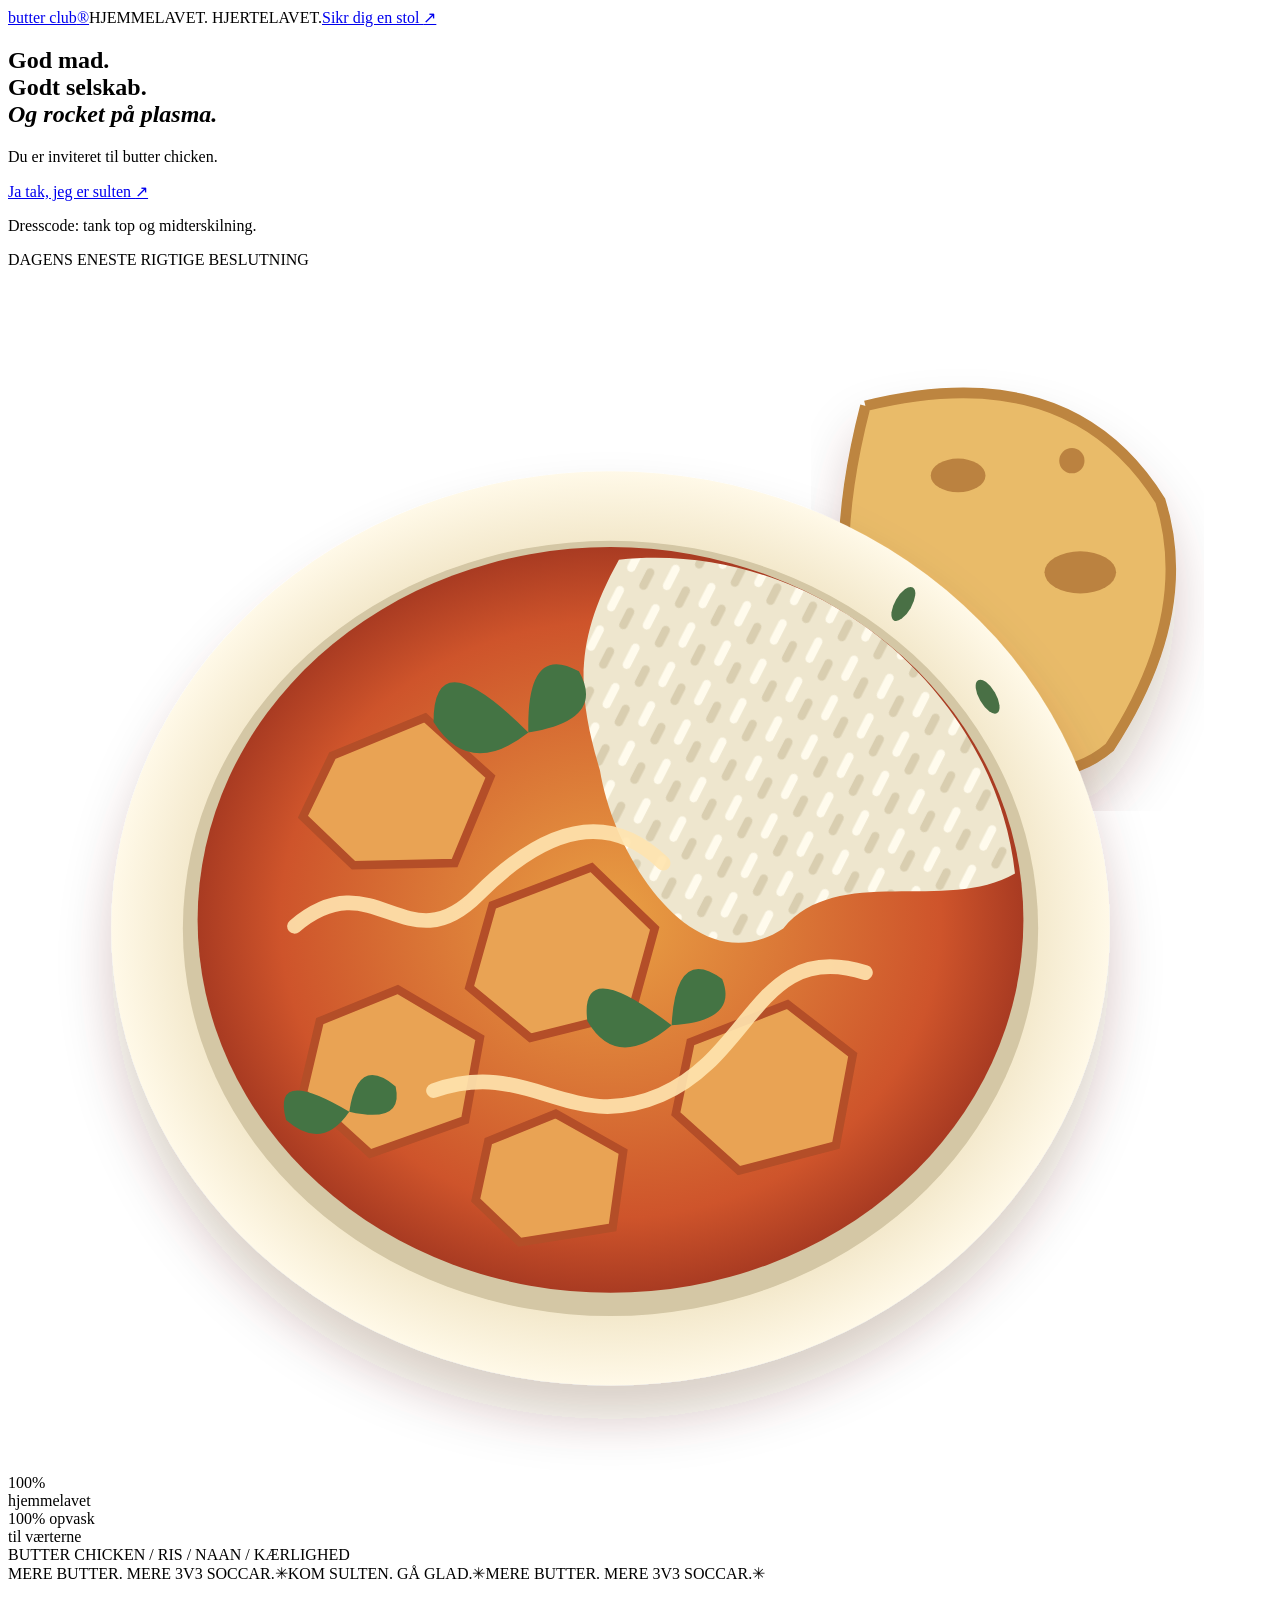
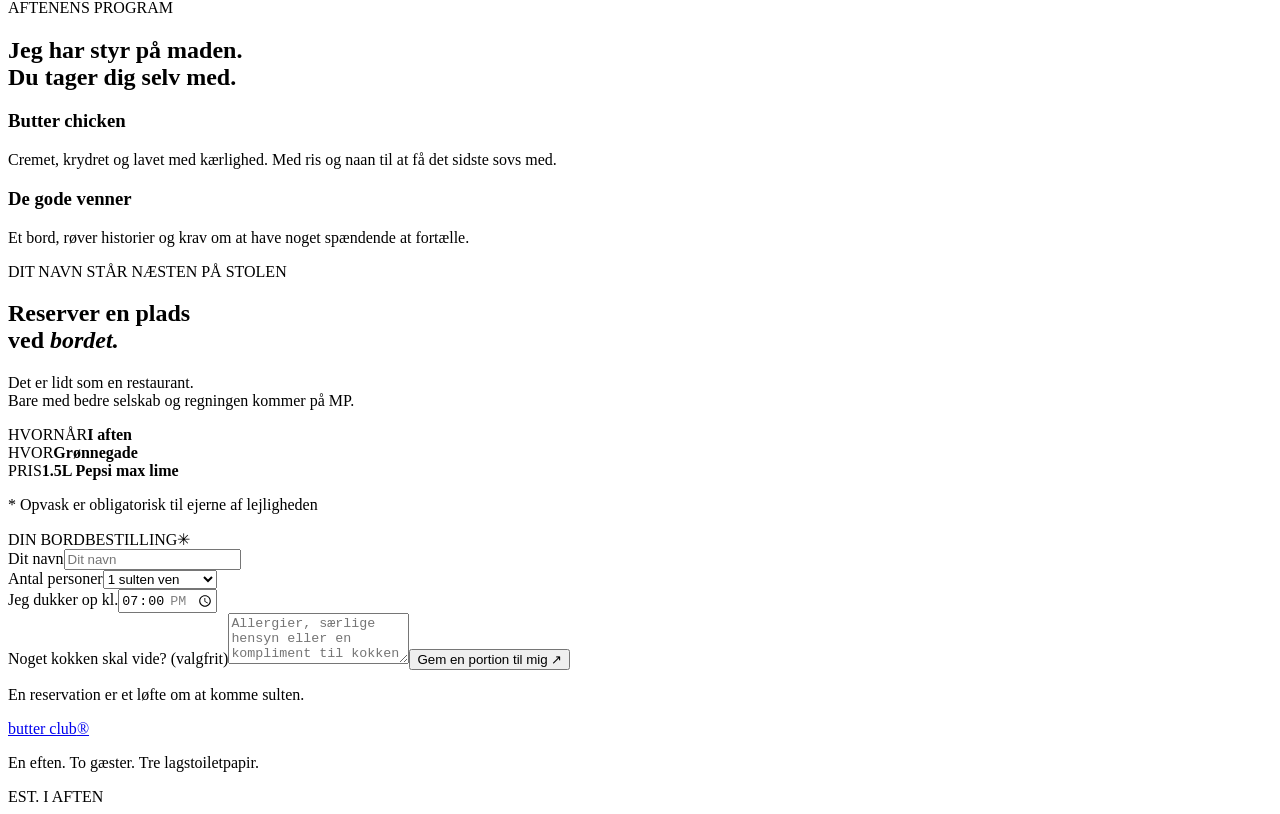
==== public/index.html @ 1c3ca34c "Add Butter Club page" ====
<!doctype html>
<html lang="da">
<head>
  <meta charset="utf-8"><meta name="viewport" content="width=device-width, initial-scale=1">
  <meta name="theme-color" content="#f5eddb">
  <meta name="description" content="En aften. Gode venner. Urimeligt meget butter chicken. Bestil din plads hos Butter Club.">
  <title>Butter Club — kom sulten.</title>
  <link rel="stylesheet" href="style.css">
  <script src="app.js" defer></script>
</head>
<body>
  <header class="nav"><a class="logo" href="#" aria-label="Butter Club forside">butter club<span>®</span></a><span class="nav-note">HJEMMELAVET. HJERTELAVET.</span><a class="nav-link" href="#booking">Sikr dig en stol <span>↗</span></a></header>
  <main>
    <section class="hero">
      <div class="hero-copy"><h1>God mad.<br>Godt selskab.<br><em>Og rocket på plasma.</em></h1><p class="intro">Du er inviteret til butter chicken.</p><a class="button" href="#booking">Ja tak, jeg er sulten <span>↗</span></a><p class="small-note">Dresscode: tank top og midterskilning.</p></div>
      <div class="food-scene" role="img" aria-label="Illustration af en skål butter chicken med ris, naan og friske krydderurter">
        <div class="scene-ring"></div><span class="scene-label">DAGENS ENESTE RIGTIGE BESLUTNING</span>
        <svg class="dish" viewBox="0 0 600 570" aria-hidden="true">
          <defs><radialGradient id="sauce"><stop stop-color="#e9a044"/><stop offset=".8" stop-color="#ce542b"/><stop offset="1" stop-color="#a93b22"/></radialGradient><radialGradient id="plate"><stop stop-color="#fcf4dc"/><stop offset=".78" stop-color="#eee1bf"/><stop offset="1" stop-color="#fff9e8"/></radialGradient><filter id="shadow"><feDropShadow dx="0" dy="16" stdDeviation="12" flood-color="#542b14" flood-opacity=".22"/></filter><pattern id="rice" width="19" height="21" patternUnits="userSpaceOnUse" patternTransform="rotate(27)"><rect width="19" height="21" fill="#eee6ce"/><rect x="3" y="2" width="4" height="13" rx="2" fill="#fffbed"/><rect x="12" y="9" width="4" height="11" rx="2" fill="#d9ceb0"/></pattern></defs>
          <g filter="url(#shadow)"><path d="M407 65 Q504 41 547 110 Q564 164 523 227 Q489 256 428 215 Q379 174 407 65" fill="#e9bb69" stroke="#bd8540" stroke-width="5"/><g fill="#a86b30" opacity=".7"><ellipse cx="451" cy="98" rx="13" ry="8"/><ellipse cx="509" cy="144" rx="17" ry="10"/><ellipse cx="461" cy="183" rx="10" ry="8"/><circle cx="505" cy="91" r="6"/></g></g>
          <ellipse cx="286" cy="313" rx="237" ry="217" fill="url(#plate)" filter="url(#shadow)"/><ellipse cx="286" cy="313" rx="203" ry="184" fill="#d4c7a5"/><ellipse cx="286" cy="309" rx="196" ry="177" fill="url(#sauce)"/>
          <path d="M290 138 C385 128 469 202 478 287 C445 306 394 282 368 313 C327 340 288 281 281 238 C269 198 270 174 290 138" fill="url(#rice)"/>
          <g fill="#e9a354" stroke="#b44e28" stroke-width="4"><path d="m154 231 44-18 31 28-17 41-48 1-24-23z"/><path d="m230 302 47-18 30 29-11 40-48 12-29-24z"/><path d="m148 357 37-15 39 23-7 39-45 16-32-29z"/><path d="m324 367 46-18 31 24-8 43-46 12-30-27z"/><path d="m228 414 32-13 32 18-5 36-44 7-21-20z"/></g>
          <path d="M136 312 C174 280 189 331 223 297 S286 258 311 282 M202 390 C248 374 266 411 310 392 S356 318 407 334" fill="none" stroke="#ffe5b0" stroke-width="7" stroke-linecap="round" opacity=".9"/>
          <g fill="#447444"><path d="M247 220q-45-45-45-5 17 27 45 5q-1-43 24-29 13 23-24 29"/><path d="M315 359q-44-34-40-2 14 24 40 2 2-38 24-22 8 20-24 22"/><path d="M162 400q-37-22-30 4 17 15 30-4 4-27 22-12 4 18-22 12"/></g>
          <g fill="#497045"><ellipse cx="425" cy="159" rx="4" ry="9" transform="rotate(30 425 159)"/><ellipse cx="465" cy="203" rx="4" ry="9" transform="rotate(-30 465 203)"/></g>
        </svg>
        <div class="dish-stamp">100%<br><span>hjemmelavet</span><br><span class="stamp-dishes">100% opvask<br>til værterne</span></div><span class="scene-caption">BUTTER CHICKEN / RIS / NAAN / KÆRLIGHED</span>
      </div>
    </section>
    <div class="ticker" aria-hidden="true"><span>MERE BUTTER. MERE 3V3 SOCCAR.</span><span>✳</span><span>KOM SULTEN. GÅ GLAD.</span><span>✳</span><span>MERE BUTTER. MERE 3V3 SOCCAR.</span><span>✳</span></div>
    <section class="evening" id="menu"><div><p class="eyebrow">AFTENENS PROGRAM</p><h2>Jeg har styr på maden.<br>Du tager dig selv med.</h2></div><div class="menu-item"><h3>Butter chicken</h3><p>Cremet, krydret og lavet med kærlighed. Med ris og naan til at få det sidste sovs med.</p></div><div class="menu-item"><h3>De gode venner</h3><p>Et bord, røver historier og krav om at have noget spændende at fortælle.</p></div></section>
    <section class="booking-section" id="booking"><div class="booking-copy"><p class="eyebrow">DIT NAVN STÅR NÆSTEN PÅ STOLEN</p><h2>Reserver en plads<br>ved <em>bordet.</em></h2><p>Det er lidt som en restaurant.<br>Bare med bedre selskab og regningen kommer på MP.</p><div class="event-details"><div><span>HVORNÅR</span><strong id="event-date">I aften</strong></div><div><span>HVOR</span><strong>Grønnegade</strong></div><div><span>PRIS</span><strong>1.5L Pepsi max lime</strong></div></div><p class="fine-print">* Opvask er obligatorisk til ejerne af lejligheden</p></div>
      <div class="booking-card"><div class="card-top"><span>DIN BORDBESTILLING</span><span>✳</span></div><form id="reservation-form"><label for="name">Dit navn</label><input id="name" name="name" placeholder="Dit navn" maxlength="70" autocomplete="name" required><div class="form-row"><div><label for="guests">Antal personer</label><select id="guests" name="guests"><option value="1">1 sulten ven</option><option value="2">2 sultne venner</option><option value="3">3 sultne venner</option><option value="4">4 sultne venner</option><option value="5">5 sultne venner</option><option value="6">6 sultne venner</option></select></div><div><label for="time">Jeg dukker op kl.</label><input id="time" name="time" type="time" value="19:00" min="16:00" max="23:30" required></div></div><label for="note">Noget kokken skal vide? <span class="optional">(valgfrit)</span></label><textarea id="note" name="note" rows="3" maxlength="500" placeholder="Allergier, særlige hensyn eller en kompliment til kokken …"></textarea><button class="button submit" type="submit">Gem en portion til mig <span>↗</span></button><p class="form-note">En reservation er et løfte om at komme sulten.</p><p id="form-error" class="error" role="alert"></p></form><div id="confirmation" hidden role="status" tabindex="-1"><span class="success-icon">✓</span><p class="eyebrow">DU ER PÅ LISTEN</p><h3>Sovsen venter på dig.</h3><p id="confirmation-text"></p><p class="ticket-label">AFTENENS MENU</p><p>Butter chicken · ris · naan</p><button class="text-button" id="another" type="button">Tilmeld en ven mere ↗</button></div></div>
    </section>
  </main><footer><a class="logo" href="#">butter club<span>®</span></a><p>En eften. To gæster. Tre lagstoiletpapir.</p><span>EST. I AFTEN</span></footer>
</body></html>
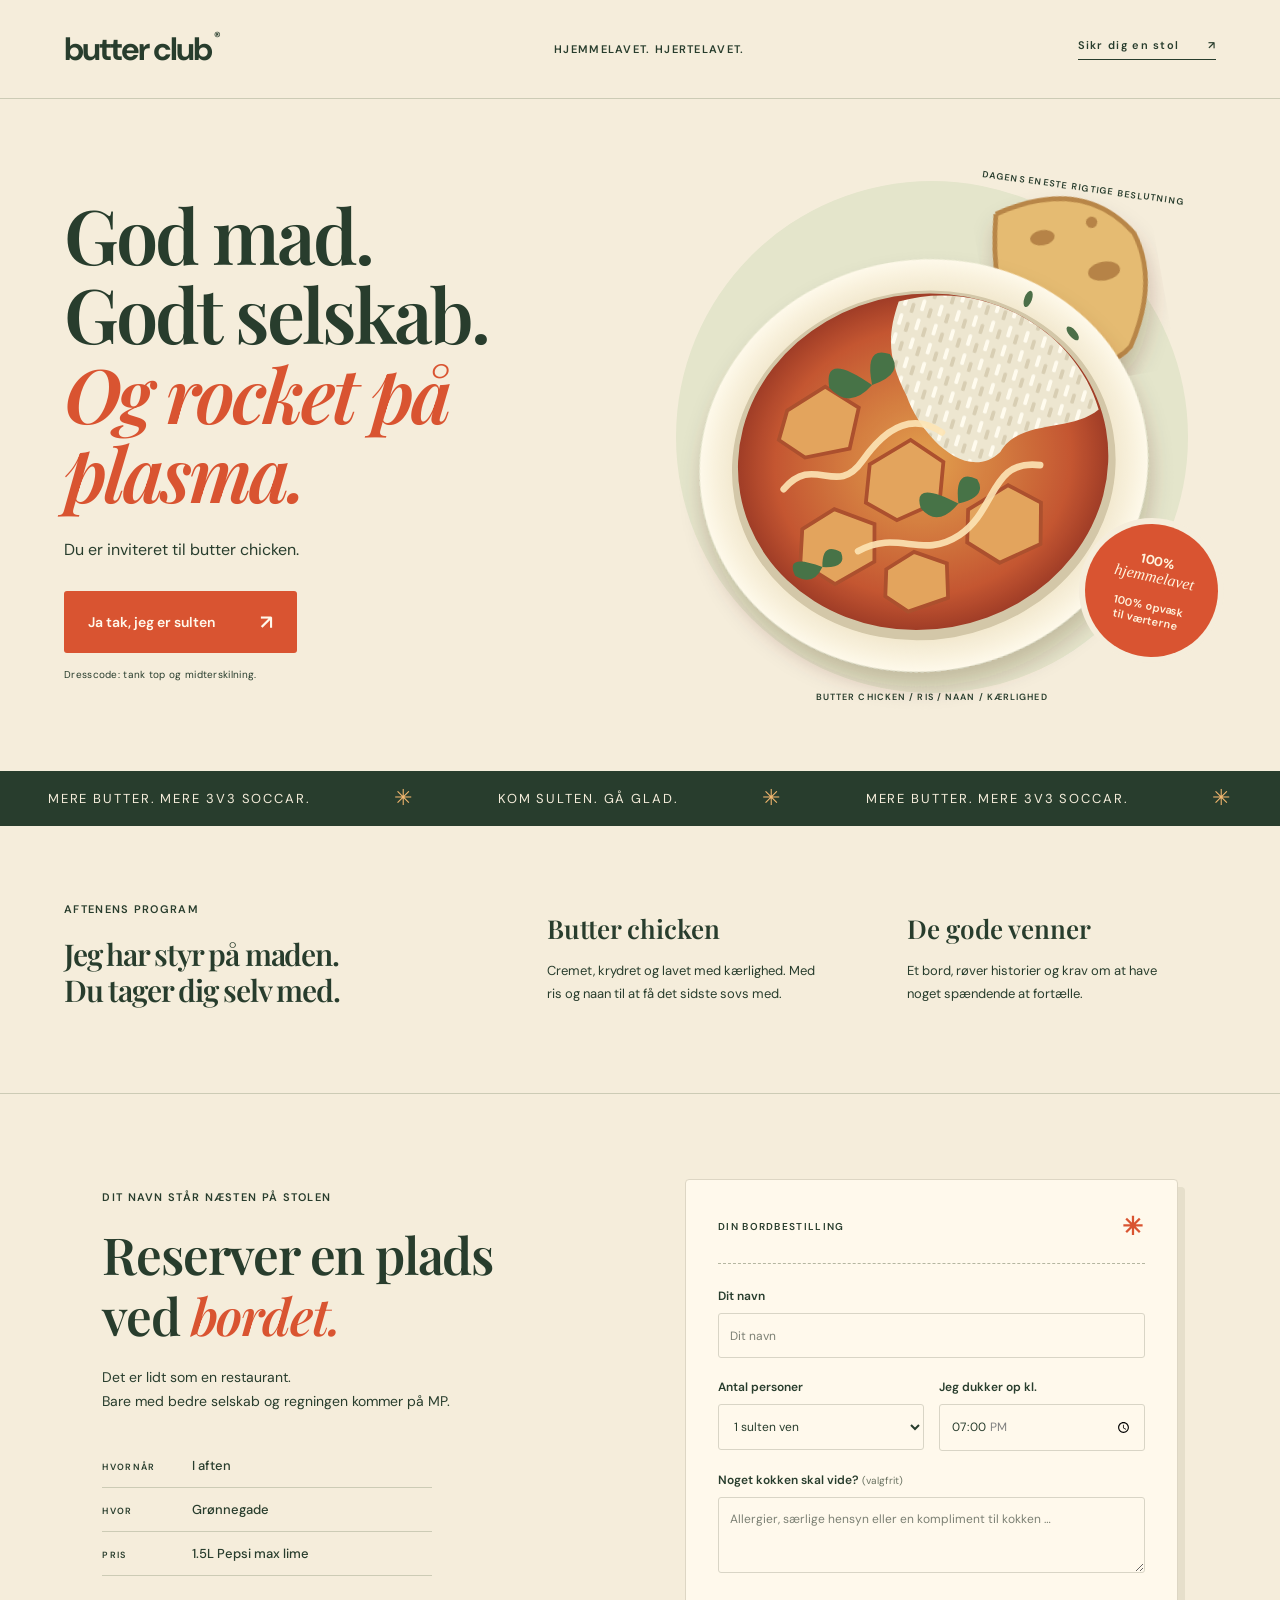
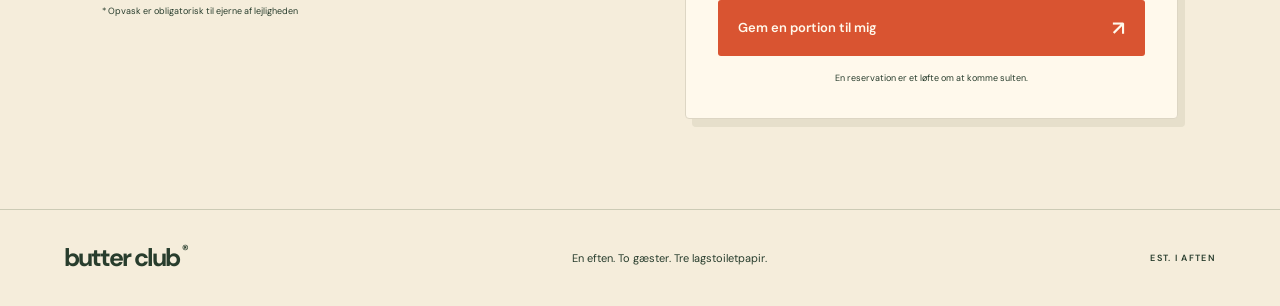
==== commit 45d03311: "Update dinner confirmation wording" ====
--- a/public/index.html
+++ b/public/index.html
@@ -31,7 +31,7 @@
     <div class="ticker" aria-hidden="true"><span>MERE BUTTER. MERE 3V3 SOCCAR.</span><span>✳</span><span>KOM SULTEN. GÅ GLAD.</span><span>✳</span><span>MERE BUTTER. MERE 3V3 SOCCAR.</span><span>✳</span></div>
     <section class="evening" id="menu"><div><p class="eyebrow">AFTENENS PROGRAM</p><h2>Jeg har styr på maden.<br>Du tager dig selv med.</h2></div><div class="menu-item"><h3>Butter chicken</h3><p>Cremet, krydret og lavet med kærlighed. Med ris og naan til at få det sidste sovs med.</p></div><div class="menu-item"><h3>De gode venner</h3><p>Et bord, røver historier og krav om at have noget spændende at fortælle.</p></div></section>
     <section class="booking-section" id="booking"><div class="booking-copy"><p class="eyebrow">DIT NAVN STÅR NÆSTEN PÅ STOLEN</p><h2>Reserver en plads<br>ved <em>bordet.</em></h2><p>Det er lidt som en restaurant.<br>Bare med bedre selskab og regningen kommer på MP.</p><div class="event-details"><div><span>HVORNÅR</span><strong id="event-date">I aften</strong></div><div><span>HVOR</span><strong>Grønnegade</strong></div><div><span>PRIS</span><strong>1.5L Pepsi max lime</strong></div></div><p class="fine-print">* Opvask er obligatorisk til ejerne af lejligheden</p></div>
-      <div class="booking-card"><div class="card-top"><span>DIN BORDBESTILLING</span><span>✳</span></div><form id="reservation-form"><label for="name">Dit navn</label><input id="name" name="name" placeholder="Dit navn" maxlength="70" autocomplete="name" required><div class="form-row"><div><label for="guests">Antal personer</label><select id="guests" name="guests"><option value="1">1 sulten ven</option><option value="2">2 sultne venner</option><option value="3">3 sultne venner</option><option value="4">4 sultne venner</option><option value="5">5 sultne venner</option><option value="6">6 sultne venner</option></select></div><div><label for="time">Jeg dukker op kl.</label><input id="time" name="time" type="time" value="19:00" min="16:00" max="23:30" required></div></div><label for="note">Noget kokken skal vide? <span class="optional">(valgfrit)</span></label><textarea id="note" name="note" rows="3" maxlength="500" placeholder="Allergier, særlige hensyn eller en kompliment til kokken …"></textarea><button class="button submit" type="submit">Gem en portion til mig <span>↗</span></button><p class="form-note">En reservation er et løfte om at komme sulten.</p><p id="form-error" class="error" role="alert"></p></form><div id="confirmation" hidden role="status" tabindex="-1"><span class="success-icon">✓</span><p class="eyebrow">DU ER PÅ LISTEN</p><h3>Sovsen venter på dig.</h3><p id="confirmation-text"></p><p class="ticket-label">AFTENENS MENU</p><p>Butter chicken · ris · naan</p><button class="text-button" id="another" type="button">Tilmeld en ven mere ↗</button></div></div>
+      <div class="booking-card"><div class="card-top"><span>DIN BORDBESTILLING</span><span>✳</span></div><form id="reservation-form"><label for="name">Dit navn</label><input id="name" name="name" placeholder="Dit navn" maxlength="70" autocomplete="name" required><div class="form-row"><div><label for="guests">Antal personer</label><select id="guests" name="guests"><option value="1">1 sulten ven</option><option value="2">2 sultne venner</option><option value="3">3 sultne venner</option><option value="4">4 sultne venner</option><option value="5">5 sultne venner</option><option value="6">6 sultne venner</option></select></div><div><label for="time">Jeg dukker op kl.</label><input id="time" name="time" type="time" value="19:00" min="16:00" max="23:30" required></div></div><label for="note">Noget kokken skal vide? <span class="optional">(valgfrit)</span></label><textarea id="note" name="note" rows="3" maxlength="500" placeholder="Allergier, særlige hensyn eller en kompliment til kokken …"></textarea><button class="button submit" type="submit">Gem en portion til mig <span>↗</span></button><p class="form-note">En reservation er et løfte om at komme sulten.</p><p id="form-error" class="error" role="alert"></p></form><div id="confirmation" hidden role="status" tabindex="-1"><span class="success-icon">✓</span><p class="eyebrow">DU ER PÅ LISTEN</p><h3>Maden venter på dig.</h3><p id="confirmation-text"></p><p class="ticket-label">AFTENENS MENU</p><p>Butter chicken · ris · naan</p><button class="text-button" id="another" type="button">Tilmeld en ven mere ↗</button></div></div>
     </section>
   </main><footer><a class="logo" href="#">butter club<span>®</span></a><p>En eften. To gæster. Tre lagstoiletpapir.</p><span>EST. I AFTEN</span></footer>
 </body></html>
--- a/public/style.css
+++ b/public/style.css
@@ -0,0 +1,4 @@
+@import url('https://fonts.googleapis.com/css2?family=DM+Sans:wght@400;500;600;700&family=Playfair+Display:ital,wght@0,600;0,700;1,600;1,700&display=swap');
+:root{--cream:#f5eddb;--ink:#283d2d;--orange:#d95431;--line:#cccbb5}*{box-sizing:border-box}html{scroll-behavior:smooth;scroll-padding-top:24px}body{margin:0;background:var(--cream);color:var(--ink);font-family:'DM Sans',Arial,sans-serif}a{color:inherit;text-decoration:none}button,input,select,textarea{font:inherit}button,a,input,select,textarea{touch-action:manipulation}a:focus-visible,button:focus-visible{outline:3px solid var(--orange);outline-offset:5px}.nav{max-width:1400px;margin:auto;padding:28px 5%;display:flex;align-items:center;justify-content:space-between;border-bottom:1px solid var(--line)}.logo{font-size:32px;font-weight:700;letter-spacing:-2px;white-space:nowrap}.logo span{font-size:13px;vertical-align:top;letter-spacing:0;margin-left:3px}.nav-note,.nav-link,.eyebrow,.small-note,.scene-caption,.scene-label,.item-number,.card-top,.form-note,.event-details span,.fine-print,footer>span,.ticket-label{font-size:11px;letter-spacing:1.3px;font-weight:600}.nav-link{border-bottom:1px solid;padding-bottom:7px}.nav-link span{margin-left:24px}.hero{max-width:1400px;margin:auto;display:grid;grid-template-columns:1fr 1fr;padding:68px 5% 64px;gap:15px;overflow:hidden}.eyebrow{display:flex;gap:8px;align-items:center}.dot{background:var(--orange);height:7px;width:7px;border-radius:50%}h1,h2,h3{font-family:'Playfair Display',Georgia,serif;font-weight:600}h1{font-size:clamp(53px,5.9vw,87px);line-height:1.05;letter-spacing:-3px;margin:27px 0 25px}em{color:var(--orange);font-weight:600}.intro{font-size:16px;line-height:1.7;max-width:345px;margin-bottom:28px}.button{background:var(--orange);color:#fff9ec;display:inline-flex;align-items:center;justify-content:space-between;gap:45px;padding:18px 24px;border:0;border-radius:3px;font-size:14px;font-weight:600;cursor:pointer;transition:background .2s,transform .2s}.button:hover{background:#b94124;transform:translateY(-2px)}.button span{font-size:20px}.small-note{font-size:10px;letter-spacing:.3px;margin-top:15px;font-weight:400}.food-scene{position:relative;align-self:center;min-height:500px;display:flex;align-items:center;justify-content:center}.scene-ring{position:absolute;width:90%;aspect-ratio:1;border-radius:50%;background:#e4e5cb}.dish{position:relative;width:110%;max-width:620px;transform:rotate(-10deg);filter:saturate(.9)}.scene-label{position:absolute;top:15px;z-index:1;transform:rotate(8deg);font-size:9px;right:30px}.dish-stamp{background:var(--orange);color:#fff3dc;width:133px;height:133px;border-radius:50%;position:absolute;right:-2px;bottom:50px;display:flex;flex-direction:column;align-items:center;justify-content:center;line-height:1.1;transform:rotate(12deg);font-size:17px;font-weight:700;box-shadow:0 0 0 6px var(--cream)}.dish-stamp span{font-family:Georgia,serif;font-style:italic;font-weight:400;font-size:16px}.dish-stamp{font-size:13px}.scene-caption{position:absolute;bottom:4px;letter-spacing:1.1px;font-size:9px}.ticker{display:flex;justify-content:space-around;gap:36px;background:var(--ink);color:var(--cream);padding:19px 24px;white-space:nowrap;overflow:hidden;font-size:13px;letter-spacing:1.9px}.ticker span:nth-child(even){font-size:22px;line-height:16px;color:#f2b76f}.evening{max-width:1400px;margin:auto;padding:65px 5%;display:grid;grid-template-columns:1.4fr 1fr 1fr;gap:50px;border-bottom:1px solid var(--line)}h2{font-size:36px;letter-spacing:-1.2px;line-height:1.2;margin:20px 0}.evening h2{font-size:30px}.item-number{font-size:9px;color:#65705f}.menu-item h3{font-size:26px;margin:20px 0 12px}.menu-item p{font-size:13px;line-height:1.8;max-width:275px}.booking-section{max-width:1400px;margin:auto;padding:85px 8% 90px;display:grid;grid-template-columns:1fr 1fr;gap:90px;align-items:start}.booking-copy h2{font-size:51px}.booking-copy>p:not(.eyebrow):not(.fine-print){line-height:1.7;font-size:14px}.event-details{margin-top:30px}.event-details div{display:flex;align-items:baseline;gap:25px;padding:13px 0;border-bottom:1px solid var(--line);max-width:330px}.event-details span{width:65px;font-size:9px}.event-details strong{font-size:13px;font-weight:500}.fine-print{font-size:9px;letter-spacing:0;line-height:1.6;max-width:280px;margin-top:28px;font-weight:400}.booking-card{background:#fff9ec;padding:30px 32px 25px;border:1px solid #ddd6c4;box-shadow:7px 8px 0 #e6dfcb;border-radius:4px}.card-top{display:flex;justify-content:space-between;align-items:center;padding-bottom:20px;margin-bottom:24px;border-bottom:1px dashed #b5b6a1;font-size:10px}.card-top span:last-child{font-size:25px;color:var(--orange)}label{display:block;font-size:12px;font-weight:600;margin:0 0 9px}input,select,textarea{width:100%;border:1px solid #d9d5c6;background:transparent;border-radius:3px;padding:13px 11px;color:var(--ink);font-size:12px;min-height:45px}input:focus,select:focus,textarea:focus{outline:2px solid #7d8c6d;outline-offset:2px}input::placeholder,textarea::placeholder{color:#7c8074}textarea{resize:vertical}.form-row{display:grid;grid-template-columns:1fr 1fr;gap:15px;margin:21px 0}.optional{font-weight:400;color:#697261;font-size:10px}.submit{width:100%;margin-top:22px;font-size:13px;padding:15px 20px}.submit:disabled{opacity:.6;cursor:wait}.form-note{font-size:9px;letter-spacing:0;text-align:center;font-weight:400;margin-top:16px}.error{color:#a62e22;font-size:12px;line-height:1.6}.error:empty{display:none}footer{display:flex;justify-content:space-between;align-items:center;padding:30px 5%;border-top:1px solid var(--line);max-width:1400px;margin:auto}footer .logo{font-size:25px}footer p{font-size:11px}footer>span{font-size:9px}#confirmation{text-align:center;padding:15px 0 28px}#confirmation .eyebrow{justify-content:center;margin-top:24px}#confirmation h3{font-size:34px}#confirmation p{font-size:13px;line-height:1.8}#confirmation .ticket-label{font-size:9px;margin-top:28px}.success-icon{display:inline-grid;place-items:center;background:#e4e7cf;border-radius:50%;width:55px;height:55px;font-size:28px}.text-button{border:0;background:transparent;color:var(--orange);font-size:12px;text-decoration:underline;cursor:pointer;margin-top:20px}#booking{scroll-margin-top:20px}@media(min-width:1500px){.hero{padding-top:85px;padding-bottom:85px}}@media(max-width:900px){.nav-note{display:none}.hero{padding-top:40px}.food-scene{min-height:390px}.dish-stamp{width:105px;height:105px;font-size:10px;bottom:30px}.dish-stamp span{font-size:13px}.scene-label{font-size:7px;top:0}h1{font-size:59px}.booking-section{gap:35px;padding:65px 5%}.booking-copy h2{font-size:43px}.booking-card{padding:25px 22px}.evening{gap:25px}.evening h2{font-size:25px}}@media(max-width:620px){.nav{padding:20px 6%}.logo{font-size:27px}.nav-link{font-size:10px}.nav-link span{margin-left:10px}.hero{grid-template-columns:1fr;padding:35px 6% 25px;gap:8px}.hero-copy{z-index:1}h1{font-size:clamp(51px,12vw,72px);letter-spacing:-2px}.intro{max-width:320px;font-size:15px}.food-scene{min-height:360px;max-width:440px;width:100%;margin:auto}.dish{width:100%;max-height:430px}.scene-ring{width:85%}.scene-label{top:12px;right:5px}.dish-stamp{right:5px;bottom:30px}.scene-caption{bottom:0;font-size:8px}.ticker{justify-content:flex-start;font-size:10px;gap:25px;padding:17px}.evening{grid-template-columns:1fr 1fr;padding:38px 6%;gap:25px}.evening>div:first-child{grid-column:1/-1}.evening h2{font-size:30px}.menu-item h3{font-size:23px}.menu-item p{font-size:12px}.item-number{font-size:8px}.booking-section{grid-template-columns:1fr;padding:44px 6% 55px;gap:30px}.booking-copy h2{font-size:44px}.event-details div{max-width:100%}.fine-print{max-width:100%;margin-bottom:0}.booking-card{padding:24px}.eyebrow{font-size:9px}footer{padding:25px 6%;flex-wrap:wrap;gap:10px}footer p{order:3;width:100%;margin:0}footer>span{font-size:8px}}@media(prefers-reduced-motion:reduce){html{scroll-behavior:auto}.button{transition:none}}
+
+.dish-stamp .stamp-dishes{font-family:inherit;font-style:normal;font-weight:600;font-size:11px;line-height:1.25;text-align:center;max-width:90%;flex-shrink:0}@media(max-width:900px){.dish-stamp .stamp-dishes{font-size:9px}}
